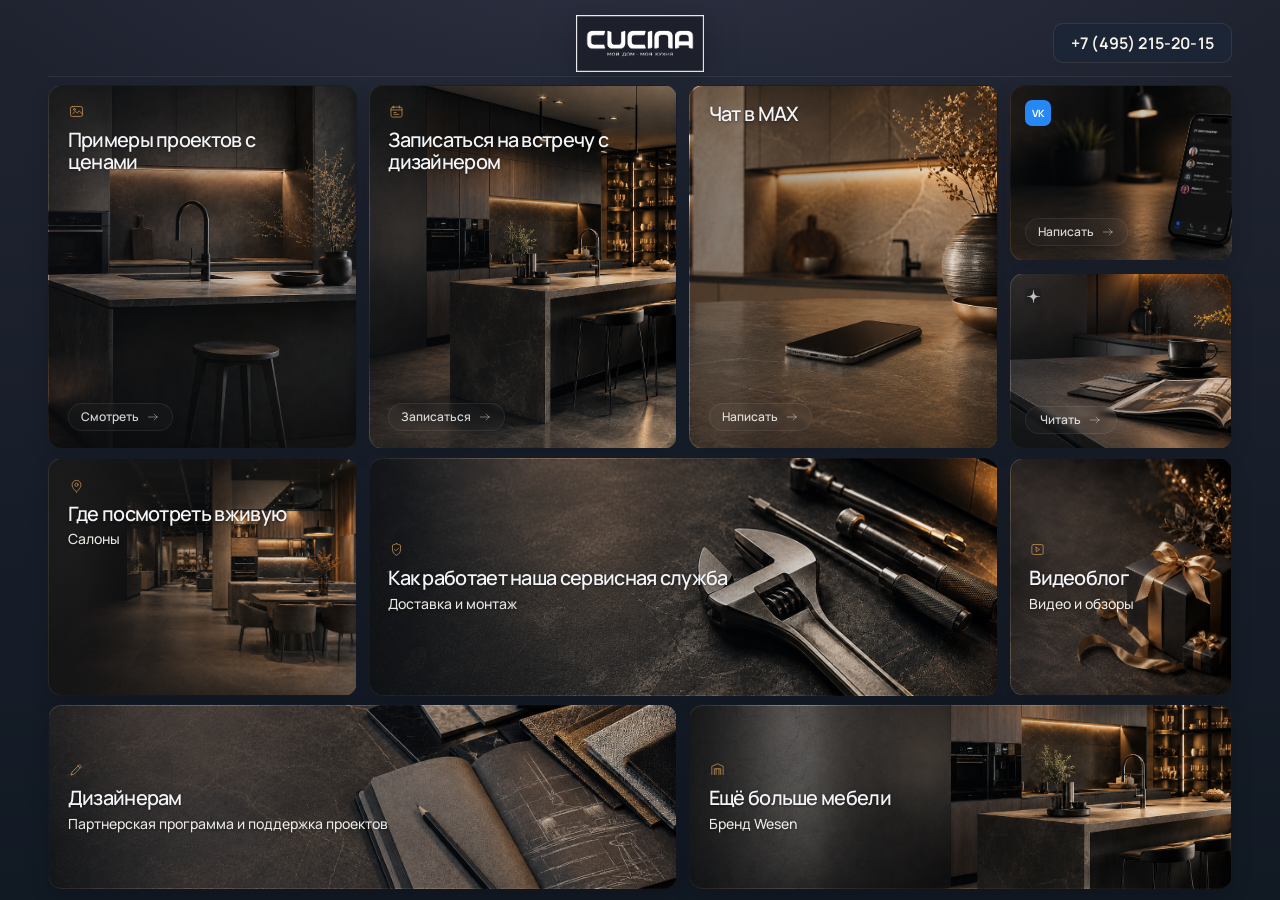
==== public_html/index.html @ 05078bcf "Refine compact first screen cards" ====
<!doctype html>
<html lang="ru">
<head>
  <meta charset="utf-8">
  <meta name="viewport" content="width=device-width, initial-scale=1">
  <title>CUCINA — кухни и мебель на заказ</title>
  <meta name="description" content="Премиальные кухни и мебель на заказ в Москве и МО. Запись через Yclients, Дзен, MAX и VK.">
  <link rel="preconnect" href="https://fonts.googleapis.com">
  <link rel="preconnect" href="https://fonts.gstatic.com" crossorigin>
  <link href="https://fonts.googleapis.com/css2?family=Manrope:wght@400;500;600;700;800&display=swap" rel="stylesheet">
  <link rel="stylesheet" href="assets/style.css">
</head>
<body>
<div class="page-shell">
  <header class="site-header header">
    <div></div>
    <a class="logo" href="#" aria-label="CUCINA"><img src="assets/img/logo.png" alt="CUCINA"></a>
    <div class="phone-wrap">
      <button class="icon-btn phone-toggle" data-phone-toggle aria-label="Показать телефон">
        <svg class="icon icon--stroke icon--white" viewBox="0 0 24 24" aria-hidden="true" focusable="false">
          <path d="M4.8 5.8c0 7.4 6 13.4 13.4 13.4h1.4a1.7 1.7 0 0 0 1.7-1.5l.4-3.2a1.7 1.7 0 0 0-1-1.8l-3-1.3a1.7 1.7 0 0 0-1.9.5l-1.2 1.5a13 13 0 0 1-4-4l1.5-1.2a1.7 1.7 0 0 0 .5-1.9L11.3 3.3a1.7 1.7 0 0 0-1.8-1l-3.2.4A1.7 1.7 0 0 0 4.8 4.4v1.4Z"/>
        </svg>
      </button>
      <a class="phone-badge" data-phone-badge href="tel:+74952152015" aria-label="Позвонить в CUCINA">+7 (495) 215-20-15</a>
    </div>
  </header>

  <main class="main-grid">
    <section class="feature-grid reveal" aria-label="Навигация CUCINA">
      <a id="projects" class="nav-card feature-card feature-card--large card card-projects" href="#projects">
        <i class="icon icon--bronze card-icon" aria-hidden="true"><svg class="icon--stroke" viewBox="0 0 24 24"><rect x="3.5" y="5" width="17" height="14" rx="2.6"/><path d="m7 15 3.3-3.4 2.7 2.5 2.8-3.1L20.5 16"/><circle cx="9" cy="9" r="1.4"/></svg></i>
        <h2 class="feature-card-title">Примеры проектов с ценами</h2>
        <span class="card-link">Смотреть <span class="link-arrow" aria-hidden="true"><svg class="icon icon--stroke" viewBox="0 0 24 24"><path d="M4 12h16"/><path d="m14 7 5 5-5 5"/></svg></span></span>
      </a>

      <a id="meeting" class="nav-card feature-card feature-card--large card card-meeting" href="https://n1251174.yclients.com" target="_blank" rel="noopener">
        <i class="icon icon--bronze card-icon" aria-hidden="true"><svg class="icon--stroke" viewBox="0 0 24 24"><rect x="4.2" y="5.8" width="15.6" height="14" rx="2.5"/><path d="M8.1 4.2v3M15.9 4.2v3M4.2 9.8h15.6M8.4 13.4h3.1M8.4 16h6.8"/></svg></i>
        <h2 class="feature-card-title">Записаться на встречу с дизайнером</h2>
        <span class="card-link">Записаться <span class="link-arrow" aria-hidden="true"><svg class="icon icon--stroke" viewBox="0 0 24 24"><path d="M4 12h16"/><path d="m14 7 5 5-5 5"/></svg></span></span>
      </a>

      <a class="communication-card feature-card feature-card--large card card-max" href="https://max.ru/u/f9LHodD0cOKD8hAky4U4z9NXMwP0PvuzfMw3S0qTQnST_SfepuEovfQ71QQ" target="_blank" rel="noopener" aria-label="Чат в MAX — написать">
        <h2 class="feature-card-title">Чат в MAX</h2>
        <span class="card-link">Написать <span class="link-arrow" aria-hidden="true"><svg class="icon icon--stroke" viewBox="0 0 24 24"><path d="M4 12h16"/><path d="m14 7 5 5-5 5"/></svg></span></span>
      </a>

      <div class="social-column">
        <a class="communication-card feature-card feature-card--small card card-vk" href="https://vk.me/cucinamsk" target="_blank" rel="noopener" aria-label="VK — написать">
          <span class="brand-icon brand-icon--vk" aria-hidden="true"><span>VK</span></span>
          <span class="card-link">Написать <span class="link-arrow" aria-hidden="true"><svg class="icon icon--stroke" viewBox="0 0 24 24"><path d="M4 12h16"/><path d="m14 7 5 5-5 5"/></svg></span></span>
        </a>
        <a class="communication-card feature-card feature-card--small card card-dzen" href="https://dzen.ru/cucina-msk.ru" target="_blank" rel="noopener" aria-label="Дзен — читать">
          <span class="brand-icon brand-icon--dzen" aria-hidden="true"><img src="assets/img/dzen-logo.svg" alt=""></span>
          <span class="card-link">Читать <span class="link-arrow" aria-hidden="true"><svg class="icon icon--stroke" viewBox="0 0 24 24"><path d="M4 12h16"/><path d="m14 7 5 5-5 5"/></svg></span></span>
        </a>
      </div>

      <a id="showroom" class="nav-card feature-card card card-showroom" href="#showroom">
        <i class="icon icon--bronze card-icon" aria-hidden="true"><svg class="icon--stroke" viewBox="0 0 24 24"><path d="M12 21s6.2-4.7 6.2-10A6.2 6.2 0 1 0 5.8 11c0 5.3 6.2 10 6.2 10Z"/><circle cx="12" cy="11" r="2.3"/></svg></i>
        <h2 class="feature-card-title">Где посмотреть вживую</h2>
        <p class="feature-card-note">Салоны</p>
      </a>
      <a id="service" class="nav-card feature-card card card-service" href="#service">
        <i class="icon icon--bronze card-icon" aria-hidden="true"><svg class="icon--stroke" viewBox="0 0 24 24"><path d="M12 3.8 6.3 6v5.5c0 4.2 2.2 7.3 5.7 8.7 3.5-1.4 5.7-4.5 5.7-8.7V6L12 3.8Z"/><path d="m9.2 11.8 2 2 3.7-3.8"/></svg></i>
        <h2 class="feature-card-title">Как работает наша сервисная служба</h2>
        <p class="feature-card-note">Доставка и монтаж</p>
      </a>
      <a id="video" class="nav-card feature-card card card-video" href="#video">
        <i class="icon icon--bronze card-icon" aria-hidden="true"><svg class="icon--stroke" viewBox="0 0 24 24"><rect x="4" y="5" width="16" height="14" rx="2.4"/><path d="m10 9 5 3-5 3V9Z"/></svg></i>
        <h2 class="feature-card-title">Видеоблог</h2>
        <p class="feature-card-note">Видео и обзоры</p>
      </a>

      <a id="designers" class="nav-card feature-card feature-card--wide card card-designers" href="#designers">
        <i class="icon icon--bronze card-icon" aria-hidden="true"><svg class="icon--stroke" viewBox="0 0 24 24"><path d="m4.5 19.5 4.3-1 9-9a2.1 2.1 0 0 0-3-3l-9 9-1.3 4Z"/><path d="m13.5 6.5 3 3"/></svg></i>
        <h2 class="feature-card-title">Дизайнерам</h2>
        <p class="feature-card-note">Партнерская программа и поддержка проектов</p>
      </a>
      <a id="wesen" class="nav-card feature-card feature-card--wide card card-wesen" href="#wesen">
        <i class="icon icon--bronze card-icon" aria-hidden="true"><svg class="icon--stroke" viewBox="0 0 24 24"><path d="M4 19V7.5L12 4l8 3.5V19"/><path d="M7.5 19v-8h9V19"/><path d="M10 11v8M14 11v8"/></svg></i>
        <h2 class="feature-card-title">Ещё больше мебели</h2>
        <p class="feature-card-note">Бренд Wesen</p>
      </a>
    </section>
  </main>
</div>
<script src="assets/app.js"></script>
</body>
</html>
---- public_html/assets/style.css ----
:root{--bg:#1d1f2a;--text:#f2f4f8;--muted:#b9b0a5;--line:rgba(255,255,255,.07);--card:rgba(10,16,26,.66);--gold:#d8b780;--gold2:#f0dfb9;--page-x:clamp(18px,2.2vw,32px);--page-y:clamp(8px,1.2dvh,14px);--header-h:clamp(58px,7.2dvh,70px);--row-gap:clamp(8px,1dvh,12px);--col-gap:clamp(10px,1.05vw,12px)}
*{box-sizing:border-box}html,body{min-height:100%}body{margin:0;font-family:Manrope,sans-serif;color:var(--text);background:radial-gradient(130% 78% at 50% -8%,rgba(68,72,95,.36),transparent 42%),radial-gradient(circle at 52% 45%,rgba(20,33,45,.42),transparent 46%),linear-gradient(180deg,#1f2330 0%,#111923 100%);min-height:100dvh;overflow-x:hidden}a,a:visited,a:hover,a:active{color:inherit;text-decoration:none}
.page-shell{width:min(1420px,calc(100vw - 40px));height:100dvh;margin:0 auto;padding:var(--page-y) var(--page-x);box-sizing:border-box;position:relative;display:grid;grid-template-rows:var(--header-h) minmax(0,1fr);row-gap:var(--row-gap)}
.site-header,.header{height:var(--header-h);display:grid;grid-template-columns:80px 1fr 80px;align-items:center;position:relative}.site-header::after,.header::after{content:"";position:absolute;left:0;right:0;bottom:-1px;height:1px;background:rgba(255,255,255,.07)}
.logo{width:clamp(188px,16vw,258px);height:var(--header-h);display:flex;align-items:center;justify-content:center;justify-self:center}.logo img{display:block;max-width:100%;max-height:88%;width:auto;height:auto;object-fit:contain;filter:drop-shadow(0 8px 18px rgba(0,0,0,.22))}
.icon{display:inline-block;flex:0 0 auto;color:currentColor}svg.icon,.icon svg{display:block;width:100%;height:100%}.icon--stroke{fill:none;stroke:currentColor;stroke-width:1.4;stroke-linecap:round;stroke-linejoin:round}.icon--bronze{color:rgba(198,148,82,.88)}.icon--white{color:rgba(255,255,255,.86)}
.icon-btn{cursor:pointer;transition:border-color .2s,background .2s,transform .2s}.phone-toggle{width:36px;height:36px;border:1px solid rgba(198,148,82,.34);border-radius:50%;background:rgba(255,255,255,.025);display:inline-flex;align-items:center;justify-content:center}.phone-toggle .icon,.phone-toggle svg{width:16px;height:16px}.phone-toggle:hover{border-color:rgba(198,148,82,.5);background:rgba(255,255,255,.045);transform:translateY(-1px)}.phone-wrap{position:relative;justify-self:end;display:flex;align-items:center;gap:10px}.phone-badge{white-space:nowrap;padding:8px 17px;border-radius:10px;background:rgba(28,38,54,.96);border:1px solid rgba(216,183,128,.13);font-size:16px;font-weight:650;letter-spacing:.01em;color:#f8f3ea;transition:.2s}.phone-badge:hover{border-color:rgba(240,223,185,.3);background:rgba(34,46,63,.98)}
.main-grid{min-height:0;height:100%;position:relative;isolation:isolate}.feature-grid{height:100%;min-height:0;display:grid;grid-template-columns:repeat(3,minmax(0,1fr)) minmax(170px,.72fr);grid-template-rows:minmax(178px,.95fr) minmax(122px,.62fr) minmax(104px,.48fr);column-gap:var(--col-gap);row-gap:var(--row-gap)}
.social-column{display:grid;grid-template-rows:1fr 1fr;gap:var(--col-gap);min-height:0}.card{background:rgba(10,16,26,.62);border:1px solid rgba(255,255,255,.028);box-shadow:0 8px 20px rgba(0,0,0,.14);transition:transform .2s ease,box-shadow .2s ease,border-color .2s ease,filter .2s ease}.card:hover{transform:translateY(-1px);box-shadow:0 12px 24px rgba(0,0,0,.18);border-color:rgba(255,255,255,.012);filter:brightness(1.03)}
.feature-card{min-height:0;padding:clamp(15px,1.95dvh,21px) clamp(15px,1.45vw,20px);border-radius:14px;position:relative;overflow:hidden;display:flex;flex-direction:column;align-items:flex-start;background-size:cover!important;background-position:center right!important;background-repeat:no-repeat!important}.feature-card::after{content:"";position:absolute;inset:0;z-index:0;pointer-events:none;background:linear-gradient(90deg,rgba(8,12,18,.52) 0%,rgba(8,12,18,.34) 42%,rgba(8,12,18,.12) 72%,rgba(8,12,18,.03) 100%)}.feature-card>*{position:relative;z-index:1}.feature-card--large{justify-content:flex-start}.feature-card--small{padding:14px 14px}.feature-card--wide{justify-content:center}.card-video,.card-service{justify-content:center}.card-icon{width:17px;height:17px;margin-bottom:9px;color:rgba(198,148,82,.78)}
.feature-card-title{margin:0;font-size:clamp(18px,1.55vw,25px);line-height:1.08;font-weight:560;letter-spacing:-.035em;text-shadow:0 1px 3px rgba(0,0,0,.42);max-width:86%}.feature-card--small .feature-card-title{font-size:18px;line-height:1.1}.feature-card-note{margin:6px 0 0;font-size:clamp(14px,1.05vw,17px);line-height:1.32;font-weight:500;color:rgba(255,252,247,.91);max-width:78%;text-shadow:0 1px 3px rgba(0,0,0,.38)}
.card-link{margin-top:auto;display:inline-flex;align-items:center;justify-content:center;gap:7px;min-width:92px;height:28px;padding:0 12px;font-size:12px;font-weight:560;line-height:1;border:1px solid rgba(255,255,255,.075);border-radius:999px;background:rgba(255,255,255,.024);color:rgba(255,255,255,.82);backdrop-filter:blur(2px)}.link-arrow{width:14px;height:14px;color:rgba(255,255,255,.5)}.link-arrow svg{stroke-width:1.3}.brand-icon{margin-bottom:8px}.brand-icon--dzen{width:17px;height:17px;display:inline-flex;align-items:center;justify-content:center;opacity:.72}.brand-icon--dzen img{width:100%;height:100%;display:block;object-fit:contain}.brand-icon--max{width:26px;height:26px;display:block;border-radius:7px}.brand-icon--vk{width:26px;height:26px;border-radius:7px;background:#2787f5;color:#fff;display:inline-flex;align-items:center;justify-content:center;font-size:10px;font-weight:700;letter-spacing:-.03em;line-height:1}
.card-projects{background-image:url("img/bg/primeri-realnih.png")!important}.card-meeting{background-image:url("img/bg/hero-kitchen.png")!important}.card-max{background-image:url("img/bg/max.png")!important}.card-vk{background-image:url("img/bg/vk.png")!important;background-position:76% center!important}.card-dzen{background-image:url("img/bg/dzen.png")!important}.card-showroom{background-image:url("img/bg/gde-posmotret.png")!important}.card-service{grid-column:2/4;background-image:url("img/bg/svoia-service.png")!important}.card-video{grid-column:4;background-image:url("img/bg/akcii.png")!important}.card-designers{grid-column:1/3;background-image:url("img/bg/diziner.png")!important}.card-wesen{grid-column:3/5;background-image:url("img/bg/hero-kitchen.png")!important}.card-vk::after,.card-dzen::after,.card-max::after{background:linear-gradient(90deg,rgba(8,12,18,.46) 0%,rgba(8,12,18,.30) 44%,rgba(8,12,18,.12) 75%,rgba(8,12,18,.03) 100%)}
.reveal{animation:fadeUp .55s ease both}.delay-1{animation-delay:.08s}@keyframes fadeUp{from{opacity:0;transform:translateY(10px)}to{opacity:1;transform:none}}
@media (min-width:1025px){.phone-toggle{display:none}.phone-badge{position:static;opacity:1;transform:none;pointer-events:auto}}
@media (max-width:1024px){body{overflow-y:auto}.page-shell{width:min(760px,calc(100vw - 28px));height:auto;min-height:100dvh}.site-header,.header{grid-template-columns:44px 1fr 44px}.logo{width:clamp(168px,46vw,220px)}.phone-wrap{display:block}.phone-badge{position:absolute;top:40px;right:0;font-size:11.5px;padding:6px 10px;opacity:0;transform:translateY(-6px);pointer-events:none}.phone-wrap.is-open .phone-badge{opacity:1;transform:none;pointer-events:auto}.feature-grid{height:auto;display:flex;flex-direction:column;gap:12px}.social-column{display:flex;flex-direction:column;gap:12px}.feature-card{min-height:154px;padding:18px 18px}.feature-card--small{min-height:112px}.feature-card-title{font-size:22px;max-width:92%}.feature-card--small .feature-card-title{font-size:22px}.feature-card-note{font-size:16px;max-width:86%}.card-service,.card-video,.card-designers,.card-wesen{grid-column:auto}}
@media (max-width:520px){.page-shell{width:100%;padding:8px 14px 16px}.feature-card{min-height:140px}.feature-card-title{font-size:21px}.card-link{height:29px}.phone-badge{right:-2px}}
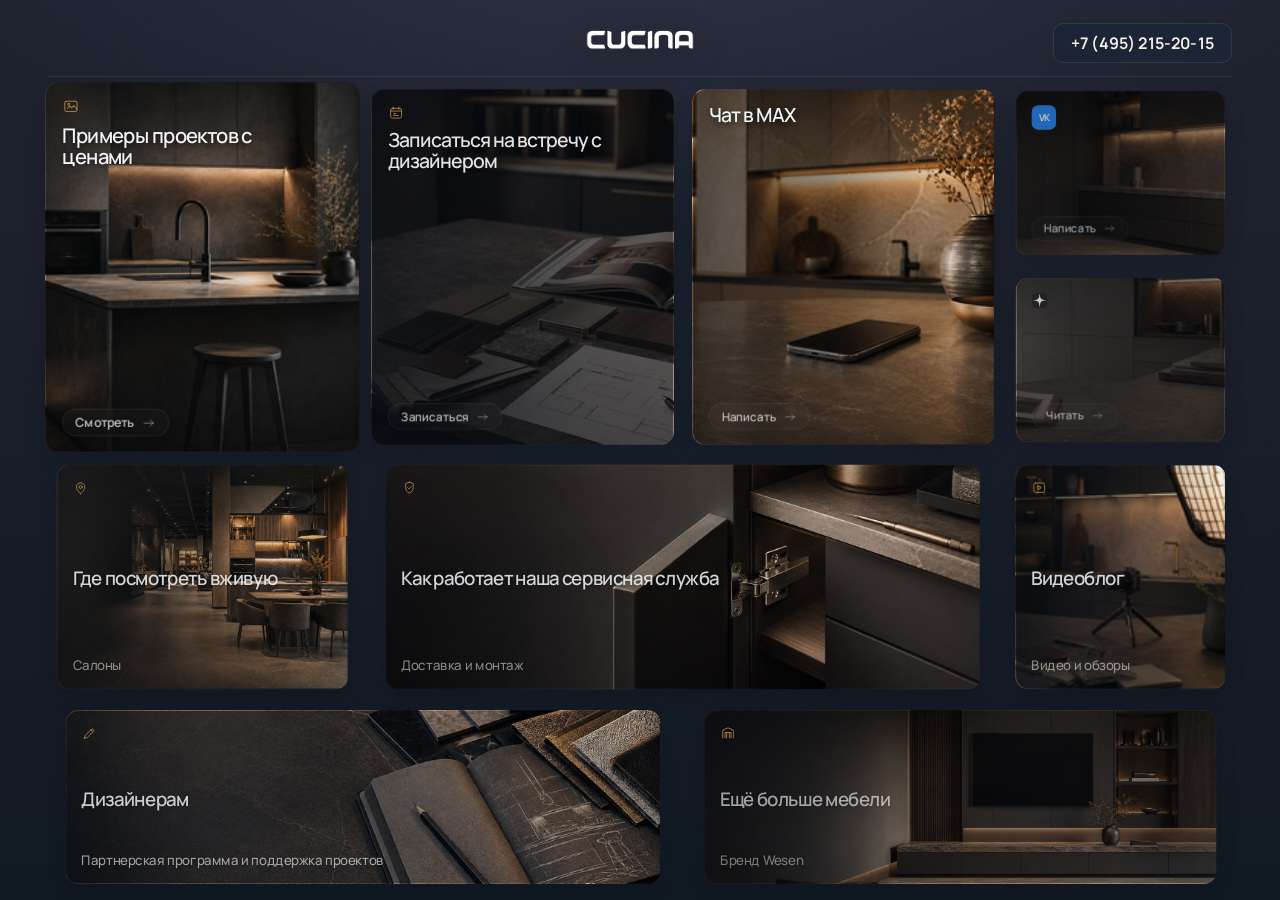
==== commit 3b18d74d: "Add projects with prices page" ====
--- a/public_html/index.html
+++ b/public_html/index.html
@@ -27,7 +27,7 @@
 
   <main class="main-grid">
     <section class="feature-grid reveal" aria-label="Навигация CUCINA">
-      <a id="projects" class="nav-card feature-card feature-card--large card card-projects" href="#projects">
+      <a id="projects" class="nav-card feature-card feature-card--large card card-projects" href="proekty-s-cenami/">
         <i class="icon icon--bronze card-icon" aria-hidden="true"><svg class="icon--stroke" viewBox="0 0 24 24"><rect x="3.5" y="5" width="17" height="14" rx="2.6"/><path d="m7 15 3.3-3.4 2.7 2.5 2.8-3.1L20.5 16"/><circle cx="9" cy="9" r="1.4"/></svg></i>
         <h2 class="feature-card-title">Примеры проектов с ценами</h2>
         <span class="card-link">Смотреть <span class="link-arrow" aria-hidden="true"><svg class="icon icon--stroke" viewBox="0 0 24 24"><path d="M4 12h16"/><path d="m14 7 5 5-5 5"/></svg></span></span>
--- a/public_html/assets/style.css
+++ b/public_html/assets/style.css
@@ -15,3 +15,97 @@
 @media (min-width:1025px){.phone-toggle{display:none}.phone-badge{position:static;opacity:1;transform:none;pointer-events:auto}}
 @media (max-width:1024px){body{overflow-y:auto}.page-shell{width:min(760px,calc(100vw - 28px));height:auto;min-height:100dvh}.site-header,.header{grid-template-columns:44px 1fr 44px}.logo{width:clamp(168px,46vw,220px)}.phone-wrap{display:block}.phone-badge{position:absolute;top:40px;right:0;font-size:11.5px;padding:6px 10px;opacity:0;transform:translateY(-6px);pointer-events:none}.phone-wrap.is-open .phone-badge{opacity:1;transform:none;pointer-events:auto}.feature-grid{height:auto;display:flex;flex-direction:column;gap:12px}.social-column{display:flex;flex-direction:column;gap:12px}.feature-card{min-height:154px;padding:18px 18px}.feature-card--small{min-height:112px}.feature-card-title{font-size:22px;max-width:92%}.feature-card--small .feature-card-title{font-size:22px}.feature-card-note{font-size:16px;max-width:86%}.card-service,.card-video,.card-designers,.card-wesen{grid-column:auto}}
 @media (max-width:520px){.page-shell{width:100%;padding:8px 14px 16px}.feature-card{min-height:140px}.feature-card-title{font-size:21px}.card-link{height:29px}.phone-badge{right:-2px}}
+@media (min-width:1025px){:root{--row-gap:clamp(6px,.8dvh,10px);--col-gap:clamp(8px,.9vw,11px)}.feature-card{--card-scale:.975;justify-content:space-between;padding:clamp(13px,1.65dvh,18px) clamp(14px,1.25vw,18px);transform:scale(var(--card-scale));transform-origin:center}.feature-card-title{line-height:1.06;letter-spacing:-.04em}.feature-card-note{margin-top:5px}.card-link{height:27px;margin-top:auto}.card-projects{--card-scale:1}.card-meeting,.card-max{--card-scale:.985}.card-vk,.card-dzen{--card-scale:.96}.card-designers{--card-scale:.985}.card-wesen{--card-scale:.968}.card:hover{transform:translateY(-2px) scale(var(--card-scale,1));box-shadow:0 14px 28px rgba(0,0,0,.22);border-color:rgba(255,255,255,.018)}.card-projects::after{background:linear-gradient(90deg,rgba(6,10,16,.62) 0%,rgba(6,10,16,.40) 40%,rgba(6,10,16,.14) 72%,rgba(6,10,16,.04) 100%)}.card-meeting::after{background:linear-gradient(90deg,rgba(8,12,18,.54) 0%,rgba(8,12,18,.36) 42%,rgba(8,12,18,.13) 72%,rgba(8,12,18,.03) 100%)}.card-max::after{background:linear-gradient(90deg,rgba(5,9,15,.64) 0%,rgba(5,9,15,.42) 44%,rgba(5,9,15,.16) 76%,rgba(5,9,15,.05) 100%)}.card-vk::after,.card-dzen::after{background:linear-gradient(90deg,rgba(8,12,18,.42) 0%,rgba(8,12,18,.27) 44%,rgba(8,12,18,.10) 75%,rgba(8,12,18,.03) 100%)}.card-showroom::after{background:linear-gradient(90deg,rgba(8,12,18,.60) 0%,rgba(8,12,18,.40) 42%,rgba(8,12,18,.16) 74%,rgba(8,12,18,.04) 100%)}.card-service::after{background:linear-gradient(90deg,rgba(8,12,18,.48) 0%,rgba(8,12,18,.30) 44%,rgba(8,12,18,.11) 76%,rgba(8,12,18,.03) 100%)}.card-video::after{background:linear-gradient(90deg,rgba(8,12,18,.58) 0%,rgba(8,12,18,.38) 44%,rgba(8,12,18,.15) 76%,rgba(8,12,18,.04) 100%)}.card-designers::after{background:linear-gradient(90deg,rgba(6,10,16,.62) 0%,rgba(6,10,16,.40) 42%,rgba(6,10,16,.15) 74%,rgba(6,10,16,.04) 100%)}.card-wesen::after{background:linear-gradient(90deg,rgba(8,12,18,.44) 0%,rgba(8,12,18,.28) 44%,rgba(8,12,18,.10) 76%,rgba(8,12,18,.03) 100%)}}
+@media (min-width:1025px){.feature-card{justify-content:space-between;transition:transform 360ms ease,box-shadow 360ms ease,border-color 360ms ease,filter 360ms ease}.feature-card-title{line-height:1.06;opacity:.90}.feature-card-note{opacity:.78}.card-link{flex:0 0 27px}.card-projects{--card-scale:1.015}.card-projects .feature-card-title,.card-projects .card-link{opacity:1}.card-meeting,.card-max{--card-scale:.99}.card-meeting .feature-card-title,.card-max .feature-card-title{opacity:.98}.card-vk,.card-dzen,.card-video,.card-service,.card-showroom,.card-wesen{--card-scale:.965}.card-designers{--card-scale:.975}.card-projects::after{background:linear-gradient(90deg,rgba(5,8,13,.54) 0%,rgba(5,8,13,.32) 40%,rgba(5,8,13,.10) 72%,rgba(5,8,13,.02) 100%)}.card-meeting::after{background:linear-gradient(90deg,rgba(8,12,18,.56) 0%,rgba(8,12,18,.37) 42%,rgba(8,12,18,.14) 72%,rgba(8,12,18,.04) 100%)}.card-max::after{background:linear-gradient(90deg,rgba(4,7,12,.68) 0%,rgba(4,7,12,.46) 44%,rgba(4,7,12,.18) 76%,rgba(4,7,12,.05) 100%)}.card-showroom::after{background:linear-gradient(90deg,rgba(8,12,18,.58) 0%,rgba(8,12,18,.38) 42%,rgba(8,12,18,.15) 74%,rgba(8,12,18,.04) 100%)}.card-service::after{background:linear-gradient(90deg,rgba(8,12,18,.43) 0%,rgba(8,12,18,.27) 44%,rgba(8,12,18,.09) 76%,rgba(8,12,18,.02) 100%)}.card-video::after{background:linear-gradient(90deg,rgba(8,12,18,.62) 0%,rgba(8,12,18,.42) 44%,rgba(8,12,18,.17) 76%,rgba(8,12,18,.05) 100%)}.card-designers::after{background:linear-gradient(90deg,rgba(6,10,16,.64) 0%,rgba(6,10,16,.43) 42%,rgba(6,10,16,.16) 74%,rgba(6,10,16,.04) 100%)}.card-designers .feature-card-title,.card-designers .feature-card-note{opacity:.96}.card-wesen::after{background:linear-gradient(90deg,rgba(8,12,18,.38) 0%,rgba(8,12,18,.24) 44%,rgba(8,12,18,.08) 76%,rgba(8,12,18,.02) 100%)}.card-wesen .feature-card-note{opacity:.70}.card:hover{transform:translateY(-3px) scale(var(--card-scale,1));box-shadow:0 16px 32px rgba(0,0,0,.24)}}
+@media (min-width:1025px){.feature-card-title{opacity:.82}.feature-card-note{opacity:.66}.card-projects{--card-scale:1.02}.card-projects .feature-card-title,.card-projects .card-link{opacity:1;text-shadow:0 2px 5px rgba(0,0,0,.52)}.card-projects::after{background:linear-gradient(90deg,rgba(4,7,11,.50) 0%,rgba(4,7,11,.28) 40%,rgba(4,7,11,.08) 72%,rgba(4,7,11,.015) 100%)}.card-meeting,.card-max{--card-scale:.985}.card-meeting .feature-card-title,.card-max .feature-card-title{opacity:.96}.card-max .feature-card-title{opacity:1;text-shadow:0 2px 5px rgba(0,0,0,.58)}.card-max::after{background:linear-gradient(90deg,rgba(3,6,10,.72) 0%,rgba(3,6,10,.50) 44%,rgba(3,6,10,.20) 76%,rgba(3,6,10,.06) 100%)}.card-vk,.card-dzen,.card-video,.card-service,.card-showroom,.card-designers,.card-wesen{--card-scale:.955}.card-vk::after,.card-dzen::after{background:linear-gradient(90deg,rgba(8,12,18,.56) 0%,rgba(8,12,18,.38) 44%,rgba(8,12,18,.16) 75%,rgba(8,12,18,.05) 100%)}.card-showroom .feature-card-title,.card-video .feature-card-title,.card-service .feature-card-title{opacity:.86}.card-showroom::after{background:linear-gradient(90deg,rgba(8,12,18,.62) 0%,rgba(8,12,18,.42) 42%,rgba(8,12,18,.17) 74%,rgba(8,12,18,.05) 100%)}.card-service::after{background:linear-gradient(90deg,rgba(8,12,18,.36) 0%,rgba(8,12,18,.23) 44%,rgba(8,12,18,.08) 76%,rgba(8,12,18,.02) 100%)}.card-video::after{background:linear-gradient(90deg,rgba(7,11,17,.68) 0%,rgba(7,11,17,.48) 44%,rgba(7,11,17,.20) 76%,rgba(7,11,17,.06) 100%)}.card-designers::after{background:linear-gradient(90deg,rgba(6,10,16,.68) 0%,rgba(6,10,16,.48) 42%,rgba(6,10,16,.18) 74%,rgba(6,10,16,.05) 100%)}.card-designers .feature-card-title{opacity:.88}.card-designers .feature-card-note{opacity:.72}.card-wesen::after{background:linear-gradient(90deg,rgba(8,12,18,.32) 0%,rgba(8,12,18,.20) 44%,rgba(8,12,18,.07) 76%,rgba(8,12,18,.02) 100%)}.card-wesen .feature-card-title{opacity:.76}.card-wesen .feature-card-note{opacity:.60}.card:hover{transform:translateY(-3px) scale(var(--card-scale,1));box-shadow:0 18px 34px rgba(0,0,0,.25)}}
+
+/* Final premium hierarchy pass: one quiet dominant card, two support cards, subdued tertiary cards. */
+@media (min-width:1025px){
+  .feature-card{transition:transform 380ms ease,box-shadow 380ms ease,border-color 380ms ease,filter 380ms ease}
+  .feature-card-title{opacity:.76;line-height:1.06}
+  .feature-card-note{opacity:.58;line-height:1.32}
+  .card-link{opacity:.76}
+
+  .card-projects{--card-scale:1.02}
+  .card-projects .feature-card-title,.card-projects .card-link{opacity:1;text-shadow:0 2px 5px rgba(0,0,0,.54)}
+  .card-projects::after{background:linear-gradient(90deg,rgba(3,6,10,.44) 0%,rgba(3,6,10,.24) 40%,rgba(3,6,10,.07) 72%,rgba(3,6,10,.01) 100%)}
+
+  .card-meeting,.card-max{--card-scale:.98}
+  .card-meeting .feature-card-title,.card-max .feature-card-title{opacity:.92}
+  .card-meeting .card-link,.card-max .card-link{opacity:.9}
+  .card-max .feature-card-title{opacity:1;text-shadow:0 2px 6px rgba(0,0,0,.64)}
+  .card-max::after{background:linear-gradient(90deg,rgba(2,5,9,.78) 0%,rgba(2,5,9,.56) 44%,rgba(2,5,9,.24) 76%,rgba(2,5,9,.08) 100%)}
+
+  .card-vk,.card-dzen,.card-video,.card-service,.card-showroom,.card-designers,.card-wesen{--card-scale:.945}
+  .card-vk::after,.card-dzen::after{background:linear-gradient(90deg,rgba(7,11,17,.78) 0%,rgba(7,11,17,.64) 44%,rgba(7,11,17,.36) 75%,rgba(7,11,17,.14) 100%)}
+  .card-vk .brand-icon,.card-dzen .brand-icon{opacity:.82}
+
+  .card-showroom::after{background:linear-gradient(90deg,rgba(8,12,18,.56) 0%,rgba(8,12,18,.36) 42%,rgba(8,12,18,.14) 74%,rgba(8,12,18,.04) 100%)}
+  .card-service::after{background:linear-gradient(90deg,rgba(8,12,18,.30) 0%,rgba(8,12,18,.19) 44%,rgba(8,12,18,.07) 76%,rgba(8,12,18,.02) 100%)}
+  .card-video::after{background:linear-gradient(90deg,rgba(7,11,17,.74) 0%,rgba(7,11,17,.54) 44%,rgba(7,11,17,.24) 76%,rgba(7,11,17,.08) 100%)}
+
+  .card-designers::after{background:linear-gradient(90deg,rgba(6,10,16,.72) 0%,rgba(6,10,16,.52) 42%,rgba(6,10,16,.22) 74%,rgba(6,10,16,.07) 100%)}
+  .card-designers .feature-card-title{opacity:.84}
+  .card-designers .feature-card-note{opacity:.68}
+  .card-wesen::after{background:linear-gradient(90deg,rgba(8,12,18,.24) 0%,rgba(8,12,18,.15) 44%,rgba(8,12,18,.05) 76%,rgba(8,12,18,.01) 100%)}
+  .card-wesen .feature-card-title{opacity:.68}
+  .card-wesen .feature-card-note{opacity:.52}
+
+  .card:hover{transform:translateY(-3px) scale(var(--card-scale,1));box-shadow:0 18px 34px rgba(0,0,0,.25);border-color:rgba(255,255,255,.022)}
+}
+
+/* Close-out polish: more air, one focal card, simplified social entries. */
+@media (min-width:1025px){
+  :root{--row-gap:clamp(9px,1.05dvh,13px)}
+  .feature-grid{row-gap:var(--row-gap)}
+  .feature-card-title{opacity:.74;line-height:1.06}
+  .feature-card-note{opacity:.56;line-height:1.32}
+  .card-link{opacity:.74}
+
+  .card-projects{--card-scale:1.02}
+  .card-projects .feature-card-title,.card-projects .card-link{opacity:1}
+  .card-projects::after{background:linear-gradient(90deg,rgba(3,6,10,.40) 0%,rgba(3,6,10,.21) 40%,rgba(3,6,10,.06) 72%,rgba(3,6,10,.01) 100%)}
+
+  .card-meeting,.card-max{--card-scale:.98}
+  .card-meeting .feature-card-title,.card-max .feature-card-title{opacity:.92}
+  .card-meeting .card-link,.card-max .card-link{opacity:.88}
+  .card-max .feature-card-title{opacity:1;text-shadow:0 2px 6px rgba(0,0,0,.66)}
+  .card-max::after{background:linear-gradient(90deg,rgba(2,5,9,.64) 0%,rgba(2,5,9,.44) 44%,rgba(2,5,9,.18) 76%,rgba(2,5,9,.05) 100%)}
+
+  .card-vk{background-image:linear-gradient(135deg,rgba(8,12,18,.36),rgba(8,12,18,.24)),url("img/bg/vk.png")!important;background-size:cover!important;background-position:78% center!important;--card-scale:.94}.card-dzen{background-image:linear-gradient(135deg,rgba(8,12,18,.36),rgba(8,12,18,.24)),url("img/bg/dzen.png")!important;background-size:cover!important;background-position:72% center!important;--card-scale:.94}
+  .card-vk::after,.card-dzen::after{background:linear-gradient(90deg,rgba(5,8,13,.18),rgba(5,8,13,.06))}
+  .card-vk .brand-icon,.card-dzen .brand-icon{opacity:.74}
+
+  .card-showroom,.card-service,.card-video,.card-designers,.card-wesen{--card-scale:.945}
+  .card-showroom::after{background:linear-gradient(90deg,rgba(8,12,18,.54) 0%,rgba(8,12,18,.34) 42%,rgba(8,12,18,.13) 74%,rgba(8,12,18,.04) 100%)}
+  .card-service::after{background:linear-gradient(90deg,rgba(8,12,18,.22) 0%,rgba(8,12,18,.14) 44%,rgba(8,12,18,.05) 76%,rgba(8,12,18,.015) 100%)}
+  .card-video::after{background:linear-gradient(90deg,rgba(7,11,17,.76) 0%,rgba(7,11,17,.56) 44%,rgba(7,11,17,.26) 76%,rgba(7,11,17,.09) 100%)}
+
+  .card-designers::after{background:linear-gradient(90deg,rgba(6,10,16,.74) 0%,rgba(6,10,16,.54) 42%,rgba(6,10,16,.24) 74%,rgba(6,10,16,.08) 100%)}
+  .card-designers .feature-card-title{opacity:.82}
+  .card-designers .feature-card-note{opacity:.66}
+  .card-wesen::after{background:linear-gradient(90deg,rgba(8,12,18,.20) 0%,rgba(8,12,18,.12) 44%,rgba(8,12,18,.04) 76%,rgba(8,12,18,.01) 100%)}
+  .card-wesen .feature-card-title{opacity:.64}
+  .card-wesen .feature-card-note{opacity:.48}
+
+  .card:hover{transform:translateY(-3px) scale(var(--card-scale,1));box-shadow:0 18px 34px rgba(0,0,0,.25);border-color:rgba(255,255,255,.022)}
+}
+
+/* Requested background replacements for meeting and Wesen cards. */
+@media (min-width:1025px){
+  .card-meeting{background-image:linear-gradient(135deg,rgba(8,12,18,.54),rgba(8,12,18,.32)),url("img/bg/disiner.png")!important;background-size:cover!important;background-position:58% center!important;background-repeat:no-repeat!important}
+  .card-wesen{background-image:linear-gradient(135deg,rgba(8,12,18,.22),rgba(8,12,18,.10)),url("img/bg/more.png")!important;background-size:cover!important;background-position:70% center!important;background-repeat:no-repeat!important}
+}
+
+/* Final light-balance micro polish: overlays/positions only. */
+@media (min-width:1025px){
+  .card-meeting{background-image:linear-gradient(180deg,rgba(8,12,18,.18) 0%,rgba(8,12,18,.18) 48%,rgba(8,12,18,.40) 100%),linear-gradient(135deg,rgba(8,12,18,.54),rgba(8,12,18,.32)),url("img/bg/disiner.png")!important;background-position:58% center!important}
+  .card-wesen{background-image:linear-gradient(90deg,rgba(8,12,18,.24) 0%,rgba(8,12,18,.16) 54%,rgba(8,12,18,.34) 100%),linear-gradient(135deg,rgba(8,12,18,.20),rgba(8,12,18,.12)),url("img/bg/more.png")!important;background-position:70% center!important}
+  .card-dzen{background-image:linear-gradient(135deg,rgba(8,12,18,.50),rgba(8,12,18,.38)),url("img/bg/dzen.png")!important;background-position:72% center!important}
+  .card-dzen::after{background:linear-gradient(90deg,rgba(5,8,13,.28),rgba(5,8,13,.16))}
+  .card-video::after{background:linear-gradient(90deg,rgba(7,11,17,.76) 0%,rgba(7,11,17,.54) 42%,rgba(7,11,17,.20) 76%,rgba(7,11,17,.05) 100%)}
+}
+
+/* Projects with prices page. */
+.projects-page{overflow:hidden}.projects-shell{max-height:100dvh}.back-link{justify-self:start;display:inline-flex;align-items:center;gap:8px;height:34px;padding:0 12px;border:1px solid rgba(255,255,255,.075);border-radius:999px;background:rgba(255,255,255,.024);font-size:12px;font-weight:560;color:rgba(255,255,255,.82);transition:background .2s,border-color .2s,transform .2s}.back-link:hover{transform:translateY(-1px);border-color:rgba(240,223,185,.26);background:rgba(255,255,255,.045)}.link-arrow--back{width:14px;height:14px}.projects-main{min-height:0;height:100%;display:grid;grid-template-rows:minmax(0,1fr) auto auto;gap:var(--row-gap)}.projects-hero{min-height:0;display:grid;grid-template-columns:minmax(0,1.14fr) minmax(360px,.86fr);gap:var(--col-gap);padding:clamp(10px,1.3dvh,15px);border-radius:18px;background:rgba(10,16,26,.58);overflow:hidden}.projects-media{position:relative;min-height:0;border-radius:14px;overflow:hidden;background:rgba(255,255,255,.03)}.projects-main-photo{display:block;width:100%;height:100%;object-fit:cover}.projects-photo-overlay{position:absolute;left:14px;right:14px;bottom:78px;padding:13px 15px;border:1px solid rgba(255,255,255,.08);border-radius:14px;background:linear-gradient(135deg,rgba(7,11,17,.78),rgba(7,11,17,.42));backdrop-filter:blur(5px);box-shadow:0 14px 30px rgba(0,0,0,.22)}.projects-photo-overlay p{margin:0 0 5px;font-size:clamp(17px,1.5vw,24px);font-weight:650;line-height:1.08;letter-spacing:-.04em}.projects-photo-overlay span{display:block;color:rgba(255,252,247,.82);font-size:13px;line-height:1.35}.projects-thumbs{position:absolute;left:14px;right:14px;bottom:14px;display:grid;grid-template-columns:repeat(5,1fr);gap:8px}.project-thumb{height:50px;padding:0;border:1px solid rgba(255,255,255,.09);border-radius:10px;background:rgba(255,255,255,.04);overflow:hidden;cursor:pointer;opacity:.72;transition:opacity .2s,border-color .2s,transform .2s}.project-thumb:hover,.project-thumb.is-active{opacity:1;border-color:rgba(216,183,128,.62);transform:translateY(-1px)}.project-thumb img{display:block;width:100%;height:100%;object-fit:cover}.projects-info{min-width:0;display:flex;flex-direction:column;gap:clamp(9px,1dvh,12px);padding:clamp(4px,.7dvh,8px) clamp(2px,.5vw,6px)}.projects-kicker{width:max-content;max-width:100%;padding:6px 10px;border:1px solid rgba(216,183,128,.18);border-radius:999px;background:rgba(216,183,128,.06);color:var(--gold2);font-size:11px;font-weight:650;letter-spacing:.04em;text-transform:uppercase}.projects-info h1{margin:0;font-size:clamp(26px,2.9vw,46px);line-height:.98;font-weight:650;letter-spacing:-.06em;text-shadow:0 2px 8px rgba(0,0,0,.35)}.projects-task,.projects-note{margin:0;color:rgba(255,252,247,.78);font-size:clamp(13px,1vw,15px);line-height:1.42}.projects-facts{display:grid;grid-template-columns:repeat(2,minmax(0,1fr));gap:8px}.projects-fact{min-width:0;padding:10px 11px;border:1px solid rgba(255,255,255,.06);border-radius:13px;background:rgba(255,255,255,.026)}.projects-fact span{display:block;margin-bottom:4px;color:rgba(185,176,165,.82);font-size:11px;line-height:1.2}.projects-fact strong{display:block;color:rgba(255,255,255,.91);font-size:clamp(12px,.95vw,14px);line-height:1.28;font-weight:620}.projects-fact--accent{border-color:rgba(216,183,128,.16);background:rgba(216,183,128,.055)}.projects-fact--accent strong{color:var(--gold2);font-size:clamp(14px,1.1vw,17px)}.projects-actions{margin-top:auto;display:flex;align-items:center;justify-content:space-between;gap:12px}.project-cta{display:inline-flex;align-items:center;justify-content:center;min-height:42px;padding:0 18px;border:1px solid rgba(216,183,128,.38);border-radius:999px;background:linear-gradient(135deg,rgba(216,183,128,.20),rgba(216,183,128,.08));color:#fff7ea;font-size:13px;font-weight:700;transition:transform .2s,border-color .2s,background .2s}.project-cta:hover{transform:translateY(-1px);border-color:rgba(240,223,185,.58);background:linear-gradient(135deg,rgba(216,183,128,.28),rgba(216,183,128,.12))}.project-switch{display:inline-flex;align-items:center;gap:10px;color:rgba(255,255,255,.72);font-size:12px;font-weight:650}.project-arrow{width:36px;height:36px;border:1px solid rgba(255,255,255,.075);border-radius:50%;background:rgba(255,255,255,.024);color:rgba(255,255,255,.82);cursor:pointer;transition:transform .2s,border-color .2s,background .2s}.project-arrow svg{width:17px;height:17px;margin:auto}.project-arrow:hover{transform:translateY(-1px);border-color:rgba(240,223,185,.28);background:rgba(255,255,255,.045)}.projects-rail{min-width:0;display:flex;gap:8px;overflow-x:auto;scrollbar-width:none}.projects-rail::-webkit-scrollbar{display:none}.project-pill{flex:0 0 auto;max-width:280px;display:inline-flex;align-items:center;gap:8px;height:36px;padding:0 13px;border:1px solid rgba(255,255,255,.07);border-radius:999px;background:rgba(255,255,255,.024);color:rgba(255,255,255,.76);font:inherit;font-size:12px;font-weight:560;white-space:nowrap;cursor:pointer;transition:background .2s,border-color .2s,color .2s}.project-pill span{color:rgba(216,183,128,.82);font-weight:750}.project-pill:hover,.project-pill.is-active{border-color:rgba(216,183,128,.26);background:rgba(216,183,128,.07);color:rgba(255,255,255,.95)}.projects-contacts{display:flex;gap:12px;justify-content:space-between;min-width:0;color:rgba(255,252,247,.58);font-size:10.5px;line-height:1.35}.projects-contacts span{min-width:0;max-width:50%}
+@media (max-width:1024px){.projects-page{overflow:hidden}.projects-shell{width:100%;height:100dvh;min-height:0;padding:8px 14px 12px}.projects-shell .site-header{grid-template-columns:92px 1fr 44px}.back-link{height:32px;padding:0 10px}.projects-main{height:100%;min-height:0}.projects-hero{grid-template-columns:1fr;grid-template-rows:minmax(210px,.9fr) minmax(0,1.1fr);gap:9px;padding:9px}.projects-photo-overlay{bottom:62px;padding:10px 11px}.projects-photo-overlay p{font-size:18px}.projects-photo-overlay span{font-size:12px}.projects-thumbs{gap:6px;bottom:10px;left:10px;right:10px}.project-thumb{height:42px}.projects-info{gap:7px;overflow:hidden}.projects-info h1{font-size:clamp(23px,7vw,34px);line-height:1}.projects-task,.projects-note{font-size:12px;line-height:1.32}.projects-facts{grid-template-columns:repeat(2,minmax(0,1fr));gap:6px}.projects-fact{padding:7px 8px;border-radius:11px}.projects-fact span{font-size:10px;margin-bottom:2px}.projects-fact strong{font-size:11.5px;line-height:1.2}.projects-fact--accent strong{font-size:13px}.projects-actions{gap:8px}.project-cta{min-height:38px;padding:0 13px;font-size:12px}.project-arrow{width:34px;height:34px}.projects-rail{padding-bottom:1px}.project-pill{height:32px;font-size:11px;max-width:238px}.projects-contacts{display:block;overflow:hidden;max-height:30px;font-size:9.5px}.projects-contacts span{display:block;max-width:none;white-space:nowrap;overflow:hidden;text-overflow:ellipsis}}@media (max-width:520px){.projects-shell{padding:7px 10px 10px}.projects-shell .site-header{grid-template-columns:84px 1fr 38px}.projects-shell .logo{width:clamp(138px,42vw,176px)}.back-link{font-size:11px;gap:5px;padding:0 8px}.projects-hero{grid-template-rows:minmax(190px,.86fr) minmax(0,1.14fr);border-radius:15px}.projects-photo-overlay{left:9px;right:9px}.projects-photo-overlay p{font-size:16px}.projects-info h1{font-size:22px}.projects-kicker{display:none}.projects-note{display:none}.projects-fact:nth-child(1){grid-column:1/3}.projects-actions{align-items:stretch}.project-cta{flex:1;text-align:center}.project-switch{gap:6px}.project-arrow{width:32px;height:32px}.projects-contacts{max-height:14px}}
